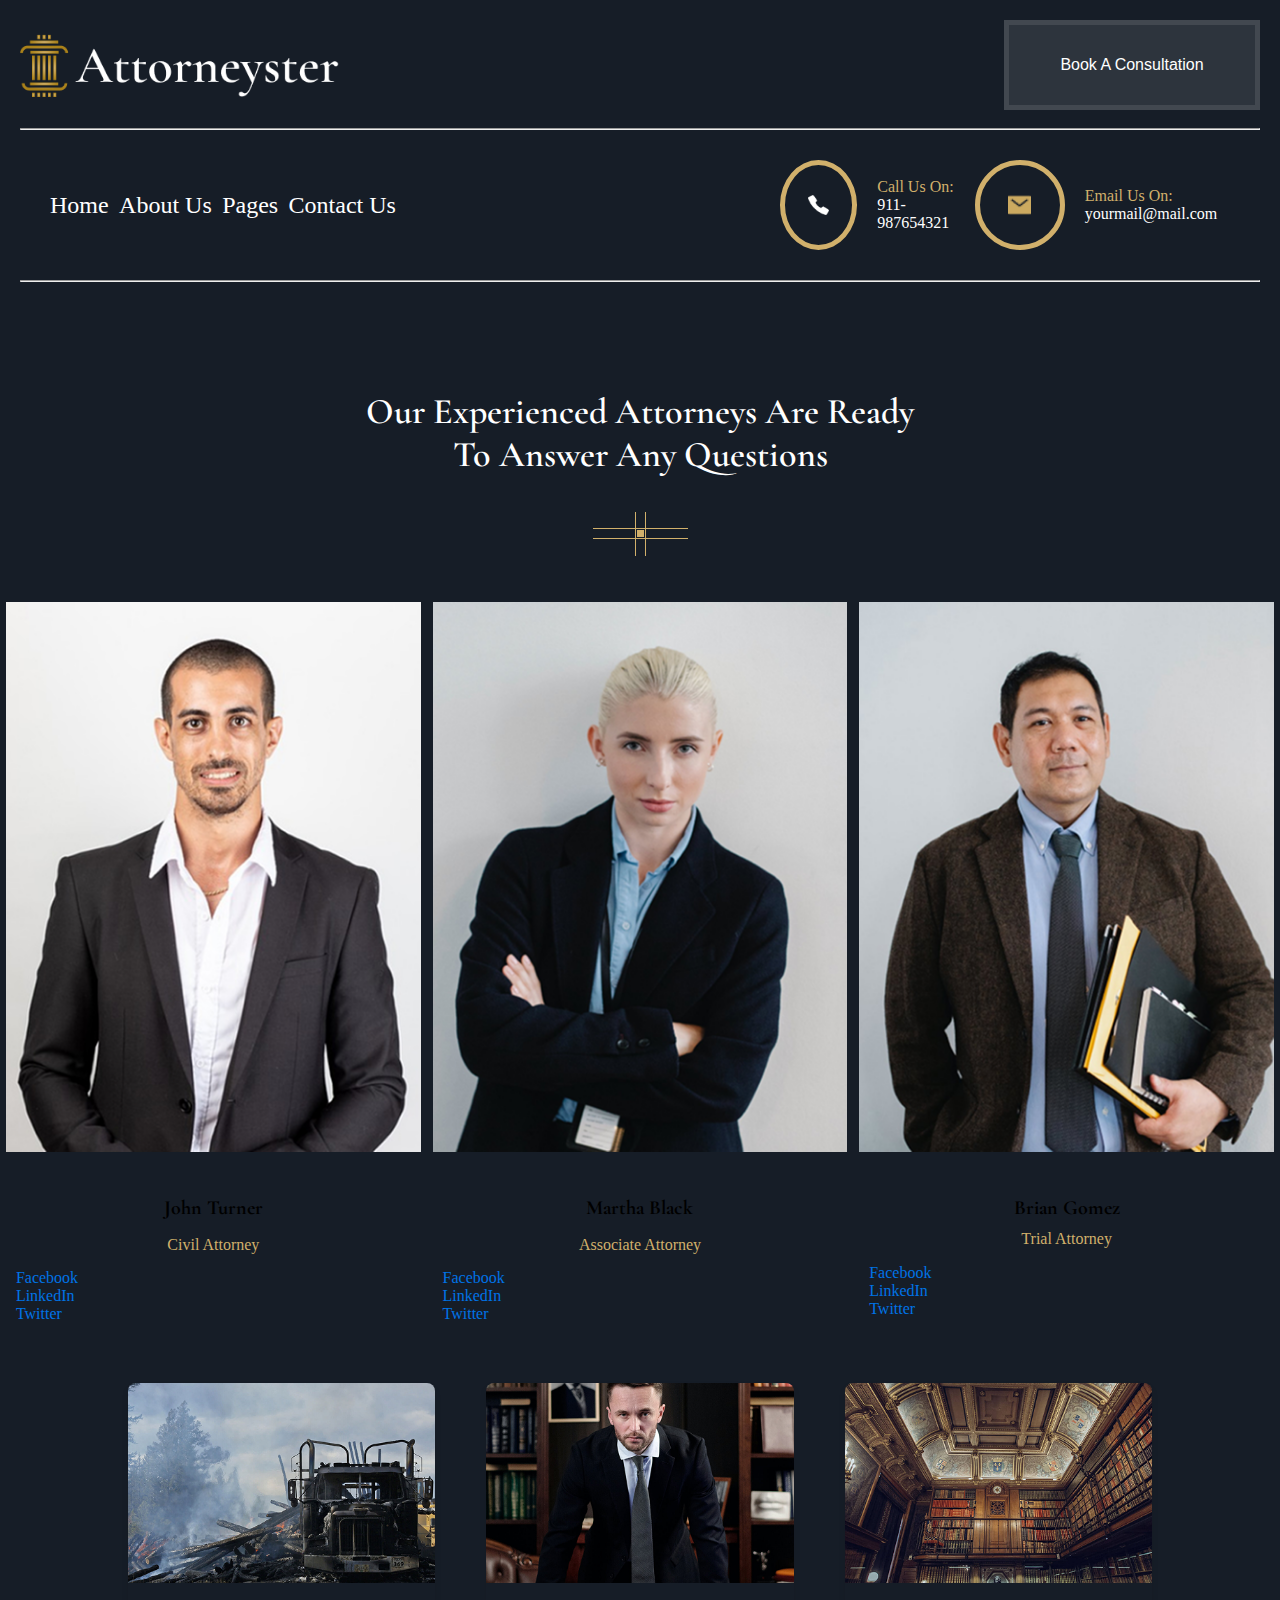
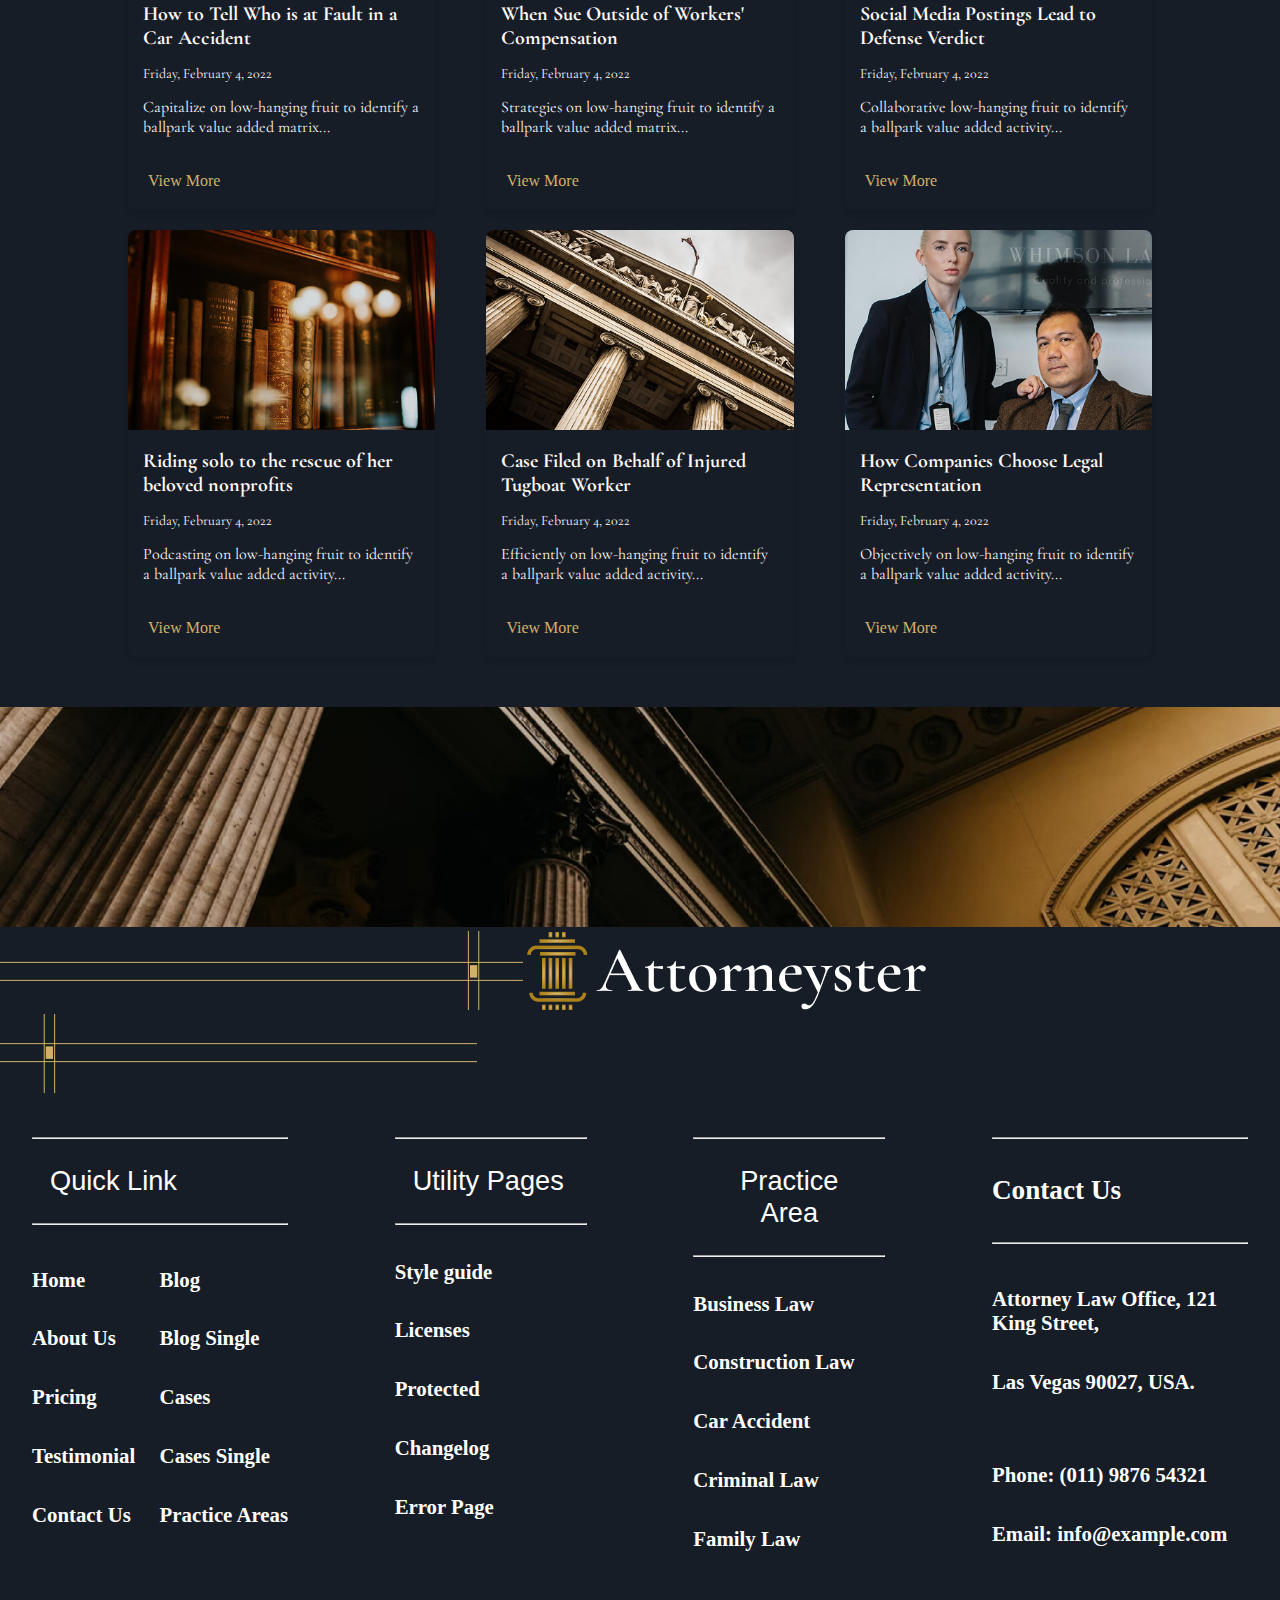
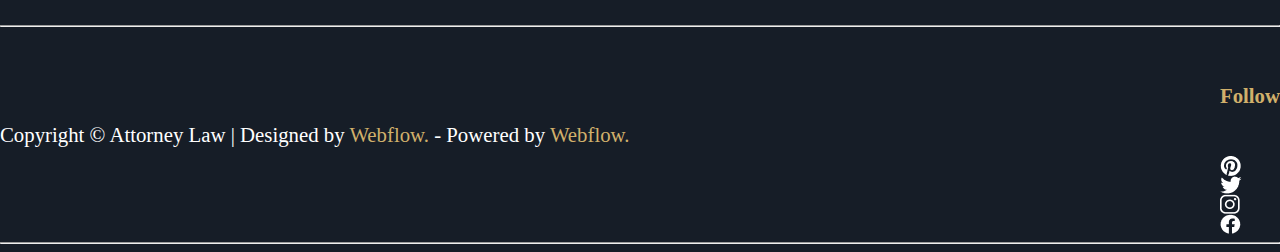
==== five_page.html @ 950be75d "init 2" ====
<!DOCTYPE html>
<html lang="en">
<head>
    <meta charset="UTF-8">
    <meta name="viewport" content="width=device-width, initial-scale=1.0">
    <link rel="stylesheet" href="/styles/five_page.css">
    <link rel="preconnect" href="https://fonts.googleapis.com">
    <link rel="preconnect" href="https://fonts.gstatic.com" crossorigin>
    <link href="https://fonts.googleapis.com/css2?family=Cormorant+Garamond:ital,wght@0,300;0,400;0,500;0,600;0,700;1,300;1,400;1,500;1,600;1,700&display=swap" rel="stylesheet">
    <title>Document</title>
</head>
<body>
    <div class="content-display">
        <header>
            <div class="header-company">
                <img class="img-logo" src="/assets/images/company_logo.png">
                <button class="header-btn">
                    Book A Consultation
                </button>
            </div>
            <hr>
            <nav class="nav-bar">
                <div class="burger-menu" id="burger-menu">
                    <span></span>
                    <span></span>
                    <span></span>
                </div>
                <ul class="nav-links" id="nav-links">
                    <div class="nav-bar-links">
                        <li><a href="/index.html">Home</a></li>
                        <li><a href="services">About Us</a></li>
                        <li><a href="about">Pages</a></li>
                        <li><a href="contact">Contact Us</a></li>
                    </div>
                    <div class="contacts">
                        <div class="contact">
                            <div class="icon">
                                <img class="contact-icon" src="/assets/images/icons/call.png">
                            </div>
                            <div class="contact-info">
                                <div class="contact-title">
                                    Call Us On:
                                </div>
                                <div class="contact-data">
                                    911-987654321
                                </div>
                            </div>
                        </div>
                        <div class="contact">
                            <div class="icon">
                                <img class="contact-icon" src="/assets/images/icons/mail.png">
                            </div>
                            <div class="contact-info">
                                <div class="contact-title">
                                    Email Us On:
                                </div>
                                <div class="contact-data">
                                    yourmail@mail.com
                                </div>
                            </div>
                        </div>
                    </div>
                </ul>
            </nav>
            <hr>
        </header>
        <section class="team-section">
            <h2>
                Our Experienced Attorneys Are Ready<br> To Answer Any Questions
                <p><img src="assets\images\IMAGE(7).png"></p>
            </h2>
            <div class="team">
                <div class="team-member">
                    <img src="assets\images\five_page\person_1.png" alt="John Turner">
                    <h3>John Turner</h3>
                    <p><span class="yellow-text">Civil Attorney</span></p>
                    <div class="social-icons">
                        <a href="#">Facebook</a>
                        <a href="#">LinkedIn</a>
                        <a href="#">Twitter</a>
                    </div>
                </div>
                <div class="team-member">
                    <img src="assets\images\five_page\person_2.png" alt="Martha Black">
                    <h3>Martha Black</h3>
                    <p><span class="yellow-text">Associate Attorney</span></p>
                    <div class="social-icons">
                        <a href="#">Facebook</a>
                        <a href="#">LinkedIn</a>
                        <a href="#">Twitter</a>
                    </div>
                </div>
                <div class="team-member">
                    <img src="assets\images\five_page\person_3.png" alt="Brian Gomez">
                    <h3>Brian Gomez</h3>
                    <span><span class="yellow-text">Trial Attorney</span></p>
                    <div class="social-icons">
                        <a href="#">Facebook</a>
                        <a href="#">LinkedIn</a>
                        <a href="#">Twitter</a>
                    </div>
                </div>
            </div>
        </section>

        

        <section class="articles-section">
            <div class="articles">
                <div class="article-item">
                    <img src="assets\images\five_page\news_1.png" alt="Article 1">
                    <h3>How to Tell Who is at Fault in a Car Accident</h3>
                    <p class="date">Friday, February 4, 2022</p>
                    <p>Capitalize on low-hanging fruit to identify a ballpark value added matrix...</p>
                    <a href="#"><span class="yellow-text">View More</span></a>
                </div>
                <div class="article-item">
                    <img src="assets\images\five_page\news_2.png" alt="Article 2">
                    <h3>When Sue Outside of Workers' Compensation</h3>
                    <p class="date">Friday, February 4, 2022</p>
                    <p>Strategies on low-hanging fruit to identify a ballpark value added matrix...</p>
                    <a href="#"><span class="yellow-text">View More</span></a>
                </div>
                <div class="article-item">
                    <img src="assets\images\five_page\news_3.png" alt="Article 3">
                    <h3>Social Media Postings Lead to Defense Verdict</h3>
                    <p class="date">Friday, February 4, 2022</p>
                    <p>Collaborative low-hanging fruit to identify a ballpark value added activity...</p>
                    <a href="#"><span class="yellow-text">View More</span></a>
                </div>
                <div class="article-item">
                    <img src="assets\images\five_page\news_4.png" alt="Article 4">
                    <h3>Riding solo to the rescue of her beloved nonprofits</h3>
                    <p class="date">Friday, February 4, 2022</p>
                    <p>Podcasting on low-hanging fruit to identify a ballpark value added activity...</p>
                    <a href="#"><span class="yellow-text">View More</span></a>
                </div>
                <div class="article-item">
                    <img src="assets\images\five_page\news_5.png" alt="Article 5">
                    <h3>Case Filed on Behalf of Injured Tugboat Worker</h3>
                    <p class="date">Friday, February 4, 2022</p>
                    <p>Efficiently on low-hanging fruit to identify a ballpark value added activity...</p>
                    <a href="#"><span class="yellow-text">View More</span></a>
                </div>
                <div class="article-item">
                    <img src="assets\images\five_page\news_6.png" alt="Article 6">
                    <h3>How Companies Choose Legal Representation</h3>
                    <p class="date">Friday, February 4, 2022</p>
                    <p>Objectively on low-hanging fruit to identify a ballpark value added activity...</p>
                    <a href="#"><span class="yellow-text">View More</span></a>
                </div>
            </div>
        </section>
        <footer>
            <img style="height: auto; width: 100vw;" src="/assets/images/foter_start_img.jpg" alt="">
            <div class>
                <div class="img-line">
                    <img class="dilimiter-footer" src="/assets/images/icons/IMAGE(19).png" alt="">
                    <img class="logo-name" src="/assets/images/icons/IMAGE(18).png" alt="">
                    <img class="dilimiter-footer" src="/assets/images/icons/IMAGE(17).png" alt="">
                </div>
                <div class="footer-content">
                    <section class="links-area-25">
                        <hr>
                        <button class="dropbtn" onclick="toggleDropdown('dropdownContent1')">
                            Quick Link
                        </button>
                        <hr>
                        <div class="list-some-column" id="dropdownContent1">
                            <div>
                                <h5>Home</h5>
                                <h5>About Us</h5>
                                <h5>Pricing</h5>
                                <h5>Testimonial</h5>
                                <h5>Contact Us</h5>
                            </div>
                            <div>
                                <h5>Blog</h5>
                                <h5>Blog Single</h5>
                                <h5>Cases</h5>
                                <h5>Cases Single</h5>
                                <h5>Practice Areas</h5>
                            </div>
                        </div>
                    </section>
            
                    <section class="links-area-15">
                        <hr>
                        <button class="dropbtn" onclick="toggleDropdown('dropdownContent2')">
                            Utility Pages
                        </button>
                        <hr>
                        <div class="list-info" id="dropdownContent2">
                            <h5>Style guide</h5>
                            <h5>Licenses</h5>
                            <h5>Protected</h5>
                            <h5>Changelog</h5>
                            <h5>Error Page</h5>
                        </div>
                    </section>
            
                    <section class="links-area-15">
                        <hr>
                        <button class="dropbtn" onclick="toggleDropdown('dropdownContent3')">
                            Practice Area
                        </button>
                        <hr>
                        <div class="list-info" id="dropdownContent3">
                            <h5>Business Law</h5>
                            <h5>Construction Law</h5>
                            <h5>Car Accident</h5>
                            <h5>Criminal Law</h5>
                            <h5>Family Law</h5>
                        </div>
                    </section>
            
                    <section class="links-area-25">
                        <hr>
                        <h4 style="color: #FFF;">Contact Us</h4>
                        <hr>
                        <div class="list-info-contact">
                            <div>
                                <h5>Attorney Law Office, 121 King Street,</h5>
                                <h5>Las Vegas 90027, USA.</h5>
                            </div>
                            <div>
                                <h5>Phone: (011) 9876 54321</h5>
                                <h5>Email: info@example.com</h5>
                            </div>
                        </div>
                    </section>
                </div>
                <hr>
                <div class="links">
                    <div class="copyright">
                        Copyright © Attorney Law | Designed by <span class="highlight">Webflow.</span> - Powered by <span class="highlight">Webflow.</span>
                    </div>
                    <div class="social-networks">
                        <h6>Follow</h6>
                        <a href="/"><img src="/assets/images/icons/IMAGE(20).png" alt=""></a>
                        <a href=""><img src="/assets/images/icons/IMAGE(21).png" alt=""></a>
                        <a href=""><img src="/assets/images/icons/IMAGE(22).png" alt=""></a>
                        <a href=""><img src="/assets/images/icons/IMAGE(23).png" alt=""></a>
                    </div>
                </div>
                <hr>
            </div>
        </footer>
    </div>
    <script src="/scripts/burger_menu.js"></script>
    <script>
        function toggleDropdown(id) {
            const dropdown = document.getElementById(id);
            dropdown.style.display = dropdown.style.display === "block" ? "none" : "block";
        }
    
        // Закрытие выпадающего списка при клике вне его
        window.onclick = function(event) {
            if (!event.target.matches('.dropbtn')) {
                const dropdowns = document.querySelectorAll('.list-some-column, .list-info');
                dropdowns.forEach(dropdown => {
                    dropdown.style.display = "none";
                });
            }
        };
    </script>
</body>
</html>
---- styles/five_page.css ----
/* @font-face {
    font-family: "Cormorant Garamond";
    src: url("assets\fonts\CormorantGaramond-Regular.ttf") format("truetype");
    font-weight: 400;
    font-style: normal;
} */

.team-section {
    text-align: center;
    margin-top: 50px;  
    margin-bottom: 10px;
    width: 100%;
}

.yellow-text
{
    color: #D1B06B;
}

h2 {
    font-family: "Cormorant Garamond";
    font-size: 36px;
    color: #ffffff;
    font-weight: 600;
}

.team {
    display: flex;
    justify-content: space-around;
    justify-items: center;
    flex-wrap: wrap;
}

.team-member img {
    width: 100%;
    max-width: 550px;
    height: 550px;
    object-fit: cover;
    margin-bottom: 20px;
}

.team-member h3 {
    font-family: "Cormorant Garamond";
    font-size: 20px;
    margin-bottom: 10px;
}

.team-member p {
    font-size: 16px;
    color: #555;
    margin-bottom: 15px;
}

.social-icons {
    margin-top: 10px;
}

.social-icons a {
    text-decoration: none;
    color: #0073e6;
    margin: 0 10px;
    font-size: 16px;
}

/* Адаптивность для мобильных устройств */
@media (max-width: 768px) {
    .team {
        flex-direction: column;
        align-items: center;
    }

    .team-member {
        width: 80%;  /* Ширина каждого члена команды на мобильных */
        margin-bottom: 30px;  /* Увеличиваем отступы между карточками */
    }

    h2 {
        font-size: 24px;  /* Уменьшаем размер заголовка на мобильных */
        margin-bottom: 15px; /* Добавляем отступы */
    }

    /* Уменьшаем отступы и размеры для изображения и текста */
    .team-member img {
        max-width: 200px;  /* Ограничиваем размер изображения */
        height: 200px;
    }

    .team-member h3 {
        font-size: 16px;  /* Уменьшаем размер шрифта для имени */
    }

    .team-member p {
        font-size: 14px;  /* Уменьшаем размер шрифта для должности */
    }
}

/* Новая секция для статей */
.articles-section {
    padding: 50px 10%;
    text-align: center;
    background-color: #161D27;
}

.articles-section h2 {
    font-family: "Cormorant Garamond";
    font-size: 36px;
    color: #333;
    font-weight: 600;
    margin-bottom: 40px;
}

.articles {
    display: flex;
    justify-content: space-between;
    gap: 20px;
    flex-wrap: wrap;
}

.article-item {
    border-radius: 8px;
    width: 30%;
    box-shadow: 0 4px 6px rgba(0, 0, 0, 0.1);
    text-align: left;
    overflow: hidden;
    transition: transform 0.3s ease-in-out;
}

.article-item:hover {
    transform: translateY(-10px);
}

.article-item img {
    width: 100%;
    height: 200px;
    object-fit: cover;
}

.article-item h3 {
    font-family: "Cormorant Garamond";
    font-size: 20px;
    color: #fef9f9;
    margin: 15px;
}

.article-item .date {
    font-family: "Cormorant Garamond";
    font-size: 14px;
    color: #fef9f9;
    margin: 0 15px;
}

.article-item p {
    font-family: "Cormorant Garamond";
    font-size: 16px;
    color: #fef9f9;
    margin: 15px;
}   

.article-item a {
    display: inline-block;
    margin: 20px;
    font-size: 16px;
    color: #0073e6;
    text-decoration: none;
}

.article-item a:hover {
    text-decoration: underline;
}

@media (max-width: 768px) {
    .articles {
        flex-direction: column;
        align-items: center;
    }

    .article-item {
        width: 80%;
        margin-bottom: 20px;
    }
}

@media screen and (min-width: 769px) {
    html, body {
        margin: 0;
        padding: 0;
        height: 100%;
        background-color: #161D27;
    }

    /* hr{
        width: 22vw;
        color: goldenrod; 
        flex-wrap: nowrap;
    } */

    h4{
        color: #FFFFFF;
        font-size: 1.7em;
    }

    h5{
        color: #FFFFFF;
        font-size: 1.3em;
    }

    h6{
        color: #D1B06B;
        font-size: 1.3em;
    }

    a{
        display: flex;
        align-items: center;
        text-decoration: none;
        color: #FFFFFF;
    }

    ul{
        width: 30vw;
        display: flex;
        list-style-type: none;
        margin: 0;
        padding: 0;
        flex-direction: row;
        justify-content: space-between;
        align-items: center;
    }

    img{
        height: 60%;
        width: auto;
    }

    header {
        position: relative;
        z-index: 10; 
        padding: 20px; 
    }

    .header-company{
        display: flex;
        align-items: center;
        justify-content: space-between;
        margin-bottom: 2vh;
    }

    .img-logo{
        height: 7vh;
        width: auto;
    }

    .header-btn{
        height: 10vh;
        width: 20vw;
        color: #FFFFFF;
        background-color: #FFFFFF1A;
        border: 5px solid #FFFFFF1A;
        font-size: 1em;
    }

    .nav-bar{
        display: flex;
        justify-content: space-between;
        margin: 30px;
    }

    .nav-bar-links{
        display: flex;
        justify-content: space-between;
        width: 100%;
    }

    .nav-bar-links li a{
        font-size: 1.5em;
    }

    .nav-links{
        display: flex;
        justify-content: space-between;
        width: 100%;
        
    }

    .contacts{
        display: flex;
        justify-content: space-between;
        align-items: center;
        margin-left: 30vw;
    }

    .contact{
        display: flex;
        flex-direction: row;
        align-items: center;
        margin-right: 1vw;
    }

    .icon{
        display: flex;
        align-items: center;
        justify-content: center;
        height: 80px;
        width: 80px;
        border-radius: 50%;
        border: 5px solid;
        border-color: #D1B06B;
        margin-right: 20px;
    }

    .contact-info{
        display: flex;
        justify-content: space-between;
        flex-direction: column;
    }

    .contact-title{
        font-size: 1em;
        color: #D1B06B;

    }

    .contact-data{
        color: #FFFFFF;
        font-size: 1em;
    }

    .contact-icon{
        height: 2.3vh;
        width: auto;
    }

    .content-display{
        display: flex;
        flex-direction: column;
    }



    .custom-image{
        width: 5%;
        height: auto;
    }

    .container{
        width: 90vw;
        height: 100%;
        margin: 2vh 3vw;
        display: flex;
        flex-direction: column;
    }

    .text-area{
        display: flex;
        flex: 30%;
        justify-content: space-between;
        margin-top: 5vh;
    }

    .title{
        flex: 50%;
        margin-top: 1vh;
        font-size: 45px;
        color:#ffffff;
    }


    .description{
        margin-top: 4vh;
        flex: 50%;
        font-size: 20px;
        color:#ffffff;
    }

    .cards{
        display: flex;
        flex: 70%;
        flex-wrap: wrap;
        margin-bottom: 10vh;
        justify-content: center;
    }

    .card{
        display: flex;
        margin: 1vh;
        background-color: #1F2732;
        width: 25vw;
        height: 30vh;
        flex-direction: column;
        padding-bottom: 3vh;
    }

    .info-area{
        display: flex;
        flex: 60%;
        justify-content: center;
        flex-wrap: wrap;
    }

    .action-area{
        display: flex;
        flex: 40%;
        justify-content: space-between;
        padding: 1.5vw;
    }

    .card-title{
        margin-top: 2vh;
        color: #ffffff;
        font-size: 35px;
    }

    .title-desc{
        margin: 1.5vw;
        color: #ffffff;
        font-size: 20px;
    }

    .btn{
        color: #ffffff;
        width: 9vw;
        height: 4vh;
        background-color: #161D27;
        border-color: #161D27;
    }

    .footer-content{
        display: flex;
        flex-direction: row;
        flex-wrap: nowrap;
        justify-content: space-between;
        padding: 2.5vw
    }

    .links-area-25{
        width: 20vw;
    }

    .links-area-15{
        width: 15vw;
    }

    .list-some-column{
        display: flex;
        justify-content: space-between;
    }

    .list-info-contact{
        display: flex;
        flex-direction: column;
        justify-content: space-between;
    }

    .links{
        display: flex;
        justify-content: space-between;
        align-items: center;
    }

    .copyright{
        color: #ffffff;
        font-size: 1.3em;
    }

    .highlight{
        color: #D1B06B;
    }

    .dropbtn{
        padding: 0;
        margin: 2vh;
        border: none;
        background-color: #161D27;
        color: #FFFFFF;
        font-size: 1.7em;
        cursor: not-allowed;
    }
}

@media screen and (max-width: 768px) {
    html, body {
        margin: 0;
        padding: 0;
        height: 100%;
        width: 100vw;
        background-color: #161D27;
    }

    ul{
        display: none;
    }

    hr{
        margin-bottom: 1vh;
        margin-top: 1vh;
    }

    header{
        background-color: #161D27;
        position: fixed;
        top: 0;
        width: 100%;
    }

    .burger-menu {
        display: flex;
        flex-direction: column;
        cursor: pointer;
        width: 40px;
        height: 30px;
        margin: 20px;
        z-index: 10;
    }

    .nav-links {
        display: none;
        flex-direction: column;
        text-align: center;
    }
    
    .nav-links.active {
        display: flex;
    }

    .nav-links li{
        display: flex;
        justify-content: left;
        list-style-type: none;
        margin-bottom: 1.3vh;
    }

    .nav-links li a{
        font-size: 2em;
        color:#ffffff; 
        text-decoration: none;
    }

    .contact{
        display: flex;
        margin-top: 2vh;
    }

    .icon{
        display: flex;
        align-items: center;
        justify-content: center;
        height: 60px;
        width: 60px;
        border-radius: 50%;
        border: 3px solid;
        border-color: #D1B06B;
        margin-right: 20px;
    }

    .contact-icon{
        height: 2vh;
        width: auto;
    }

    .contacts{
        display: flex;
        flex-direction: column;
        justify-content: space-around;
        margin-top: 1vh;
    }

    .contact-info{
        display: flex;
        flex-direction: column;
        justify-content: center;
        align-items: flex-start;
        color: #FFFFFF;
        font-size: 1.3em;
    }

    .burger-menu span {
        display: block;
        height: 4px;
        width: 100%;
        background-color: #333;
        margin: 4px 0;
        transition: all 0.3s ease;
    }

    .header-company{
        margin-top: 5vh;
        display: flex;
        flex-direction: column;
        align-items: center;
    }

    .img-logo{
        margin-bottom: 2vh;
        width: 70vw;
        height: auto;
    }

    .header-btn{
        height: 5vh;
        width: 50vw;
        color: #FFFFFF;
        background-color: #FFFFFF1A;
        border: 5px solid #FFFFFF1A;
        font-size: 1em;
        margin-bottom: 2vh;
    }

    .footer-content {
        padding: 4vw; 
    }
    
    .links-area-25, .links-area-15 {
        margin-bottom: 3vh;
    }
    
    .dropbtn {
        background-color:#3B434E;
        color: white;
        padding: 10px;
        font-size: 1.2em;
        border: none; 
        cursor: pointer;
        width: 100%;
        text-align: left;
    }
    
    .list-some-column,
    .list-info {
        display: none;
        padding: 0.5vh;
        margin-top: 5px;
    }
    
    .list-some-column h5,
    .list-info h5 {
        font-size: 1em;
        margin: 1.3vh 0;
        color:#FFFFFF;
        cursor: pointer;
    }
    
    .list-info-contact {
        color:#FFFFFF;
        margin-top: 0.5vh;
    }
    
    .social-networks {
        display: flex;
        align-items: center;
    }
    
    .social-networks h6 {
        color:#FFFFFF;
        margin-right: 1vh; 
    }
    
    .social-networks a {
        margin-right: 10px;
    }
    
    .social-networks img {
        width: 24px; 
        height: 24px;
    }
    
    .copyright {
        color: #FFFFFF;
        margin-top: 10px;
    }
    
    .highlight {
        color:#D1B06B;
    }

    .dilimiter-footer{
        display: none;
    }

    .logo-name{
        height: auto;
        width: 60vw;
    }

    .img-line{
        margin-top: 3vh;
        margin-bottom: 3vh;
        display: flex;
        justify-content: center;
    }
}
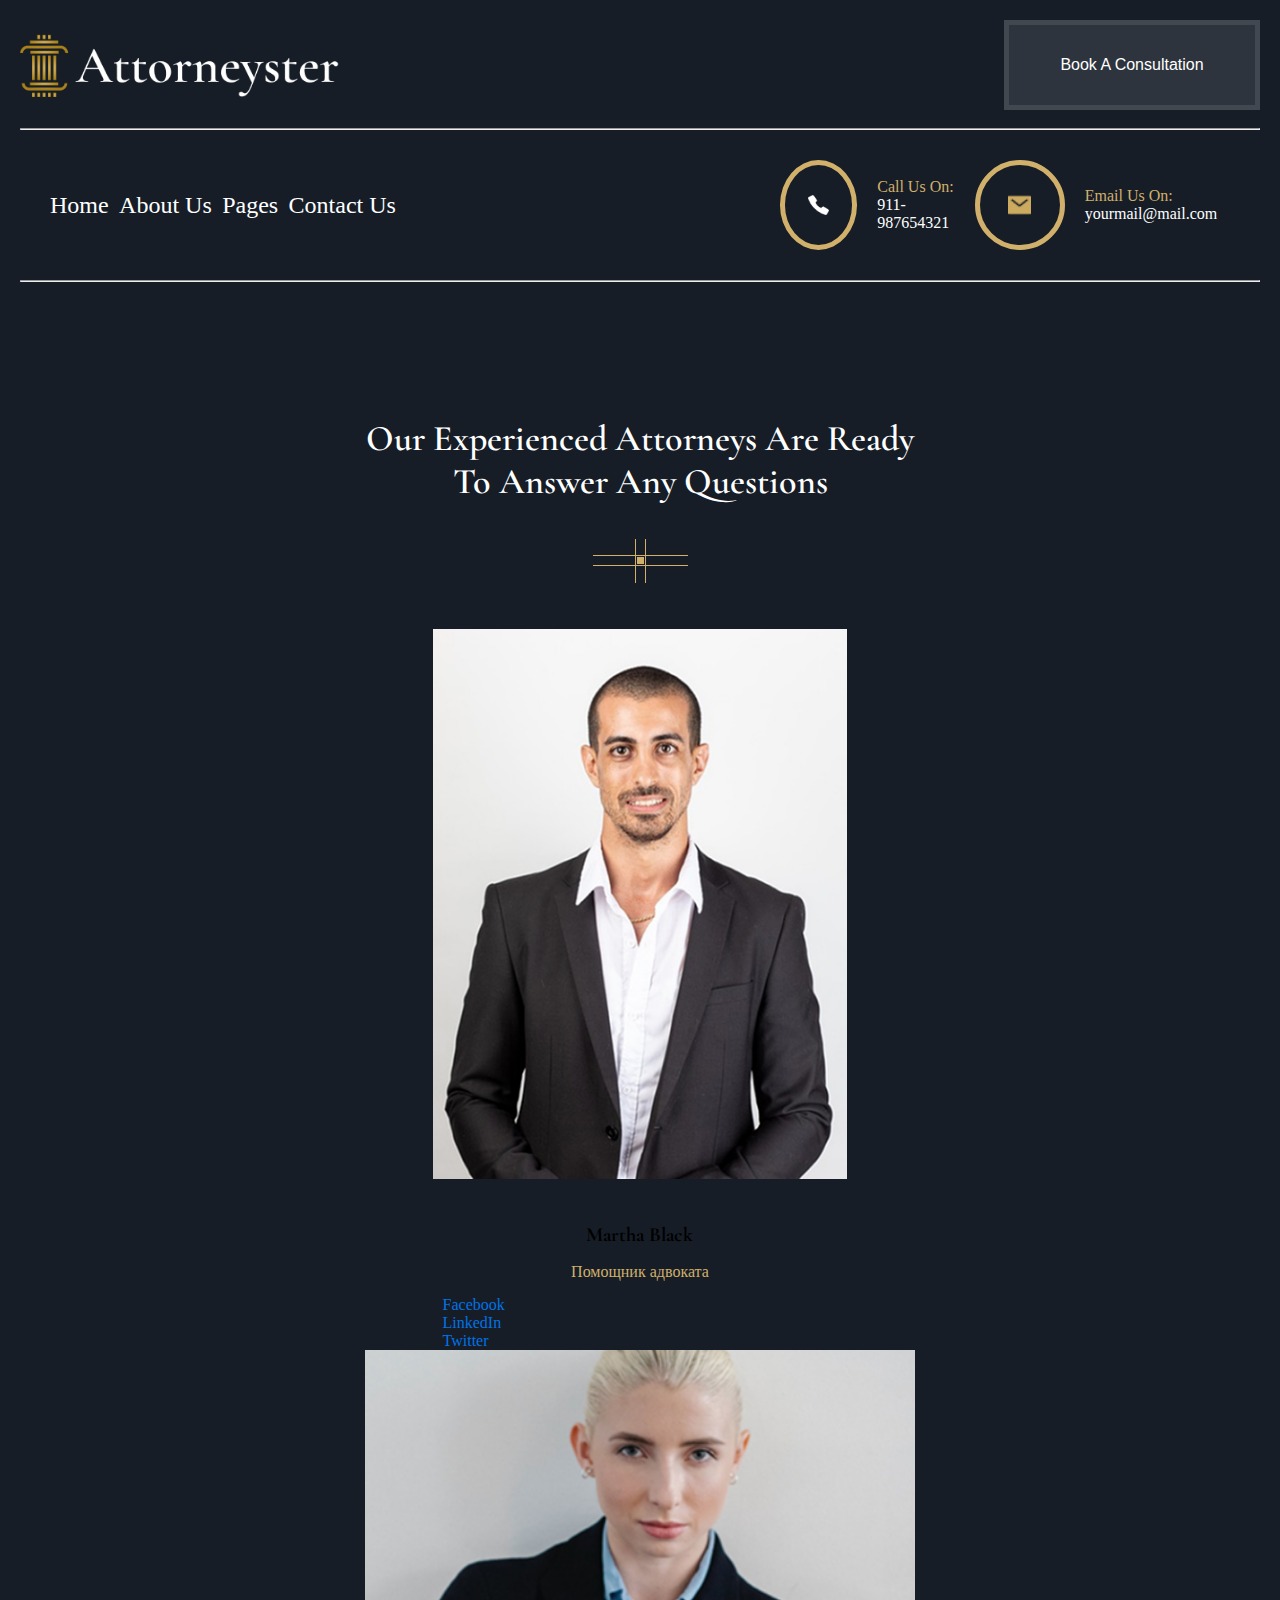
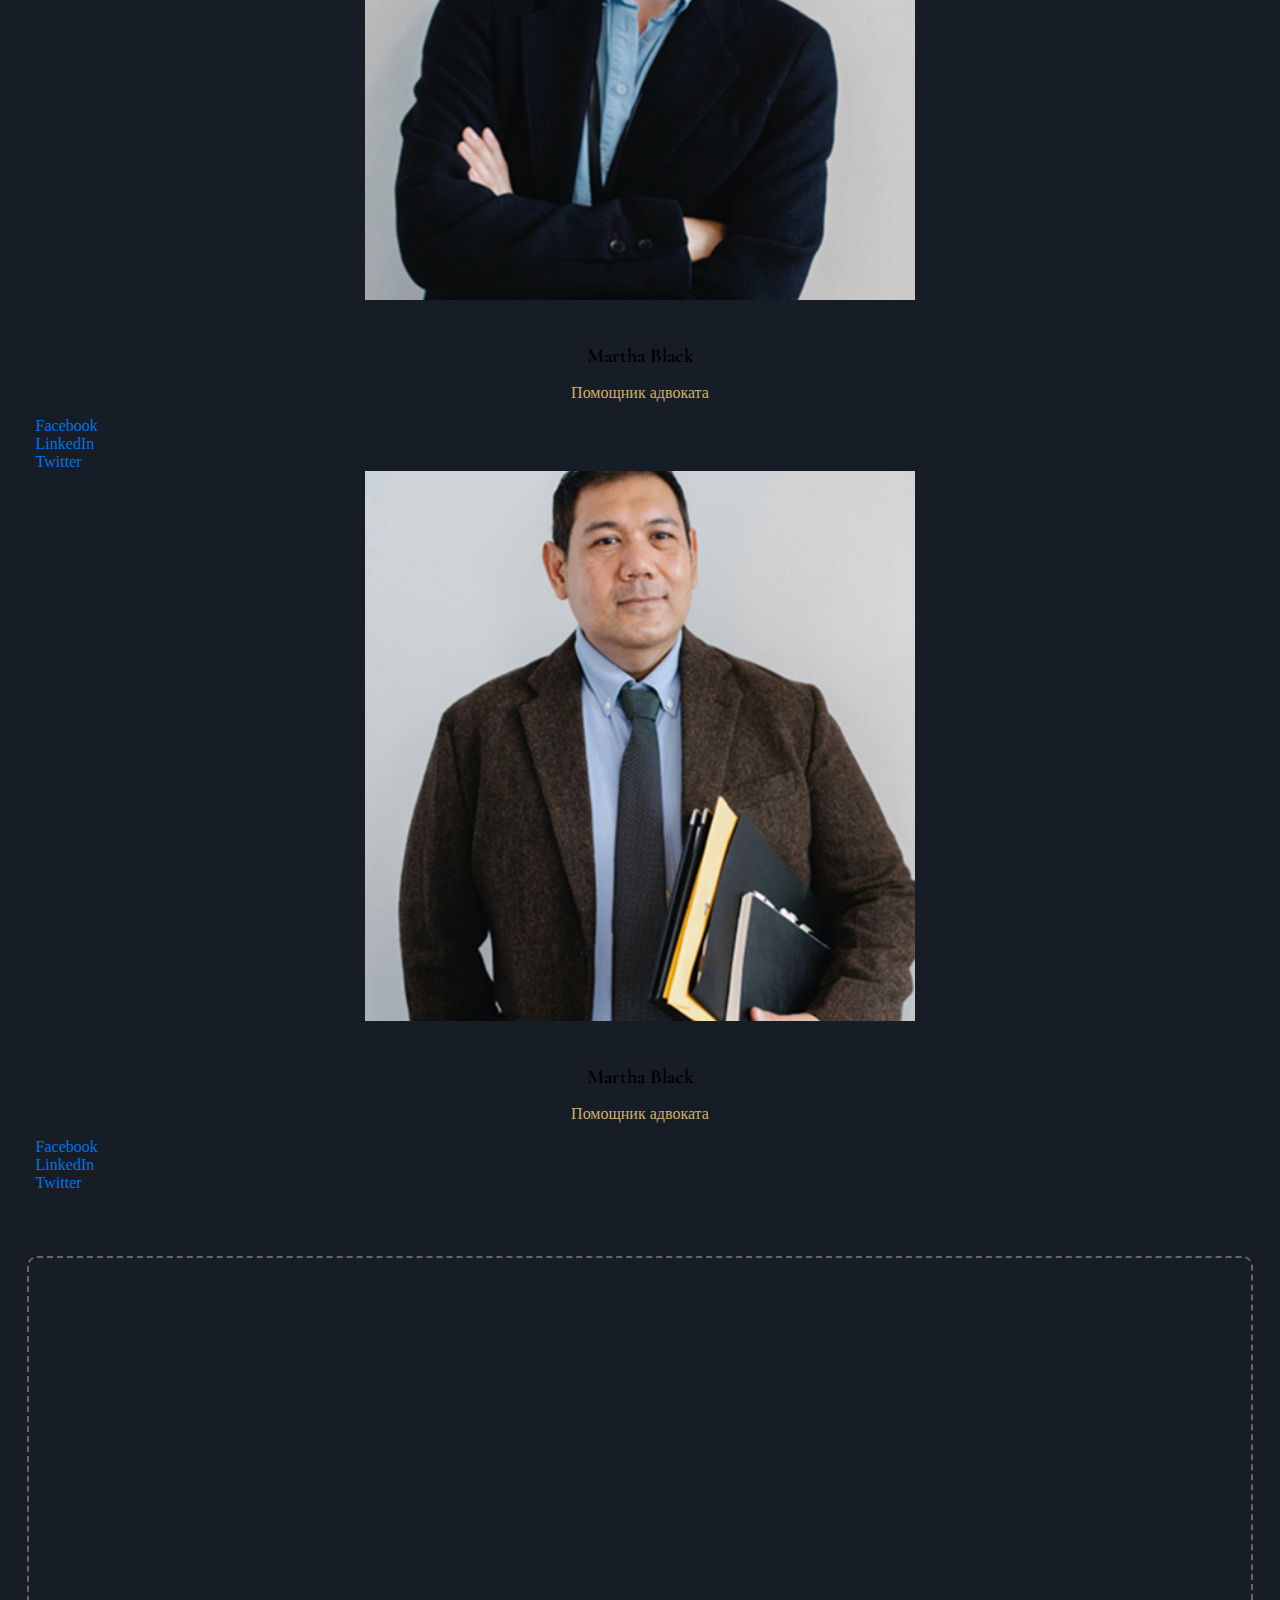
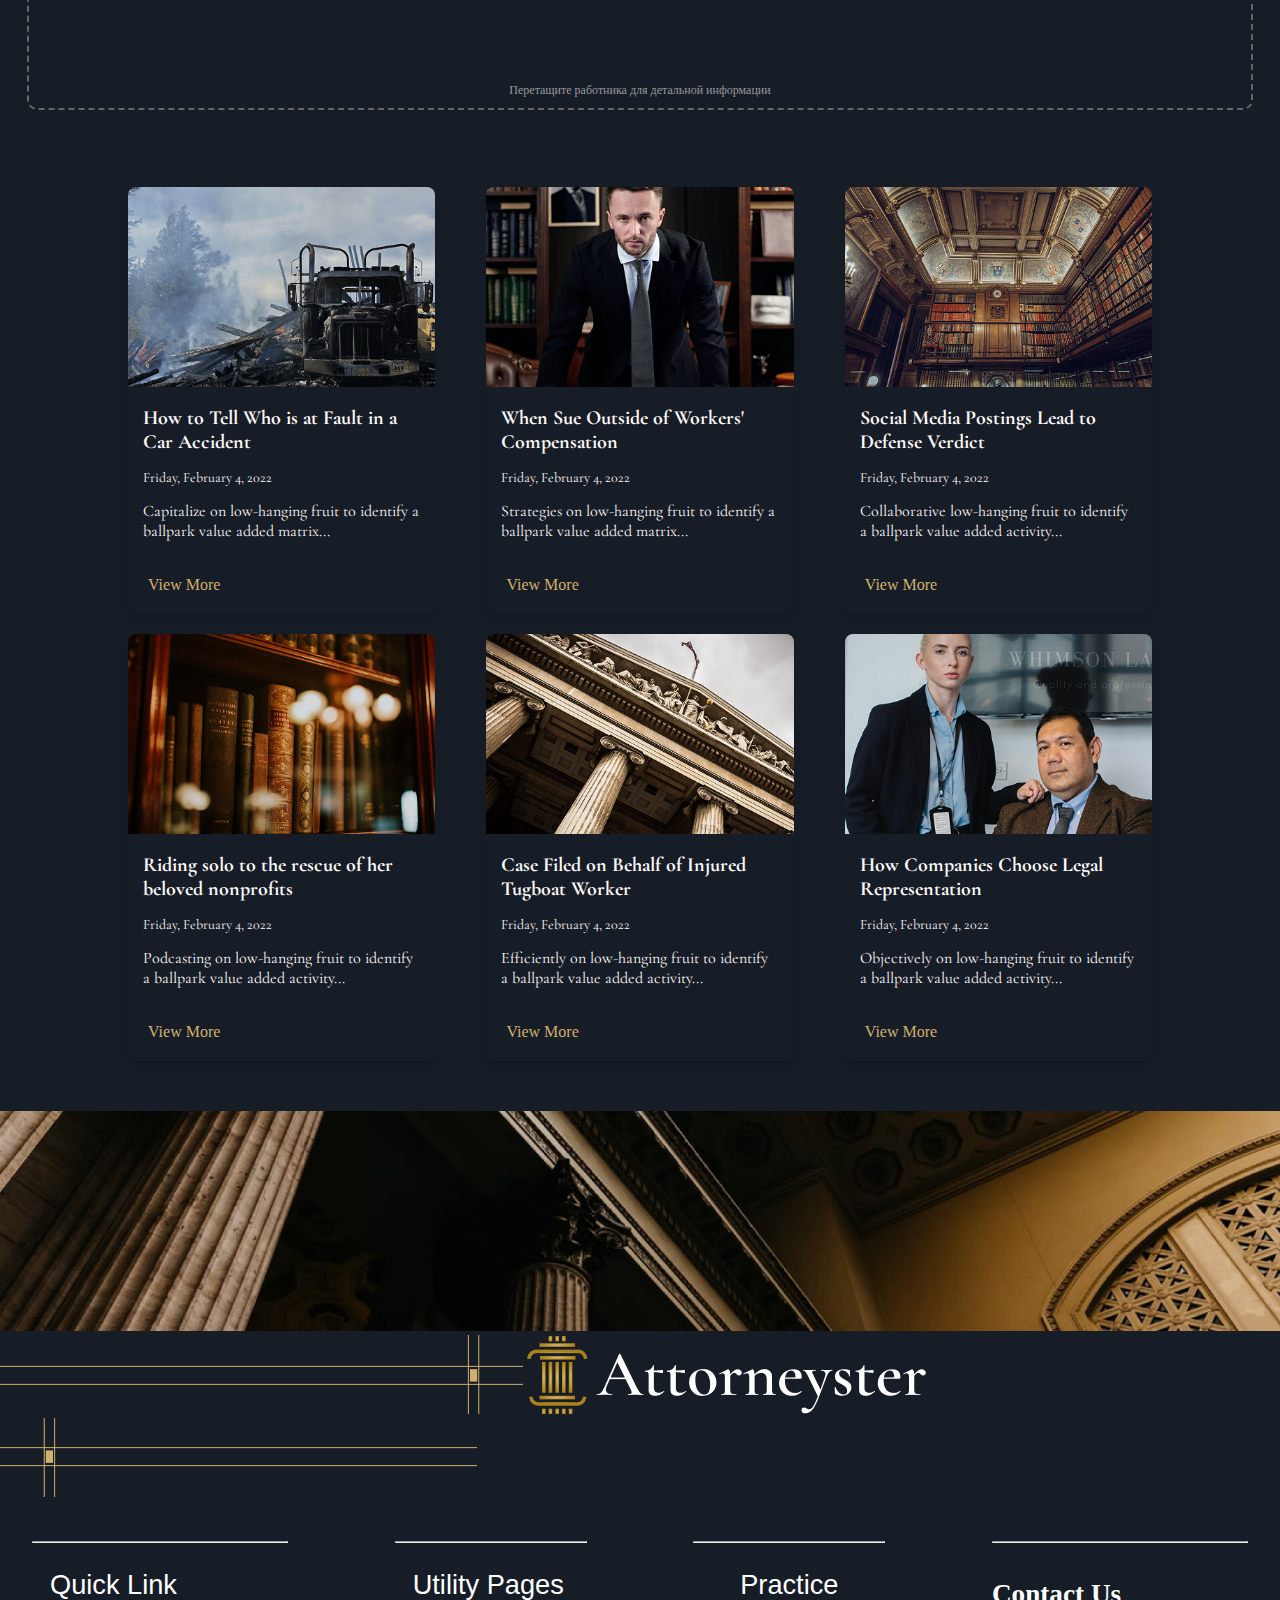
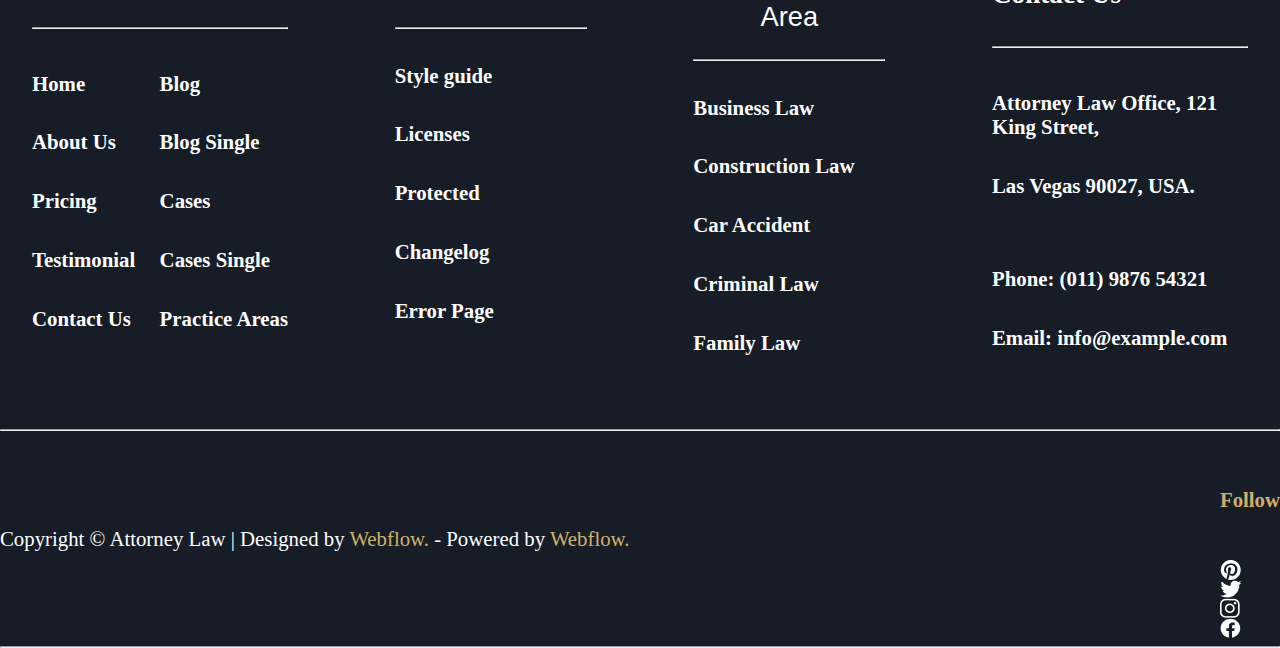
==== commit 517b243a: "add functionality" ====
--- a/five_page.html
+++ b/five_page.html
@@ -64,47 +64,141 @@
             </nav>
             <hr>
         </header>
-        <section class="team-section">
-            <h2>
-                Our Experienced Attorneys Are Ready<br> To Answer Any Questions
-                <p><img src="assets\images\IMAGE(7).png"></p>
-            </h2>
-            <div class="team">
-                <div class="team-member">
-                    <img src="assets\images\five_page\person_1.png" alt="John Turner">
-                    <h3>John Turner</h3>
-                    <p><span class="yellow-text">Civil Attorney</span></p>
-                    <div class="social-icons">
-                        <a href="#">Facebook</a>
-                        <a href="#">LinkedIn</a>
-                        <a href="#">Twitter</a>
-                    </div>
-                </div>
-                <div class="team-member">
-                    <img src="assets\images\five_page\person_2.png" alt="Martha Black">
-                    <h3>Martha Black</h3>
-                    <p><span class="yellow-text">Associate Attorney</span></p>
-                    <div class="social-icons">
-                        <a href="#">Facebook</a>
-                        <a href="#">LinkedIn</a>
-                        <a href="#">Twitter</a>
-                    </div>
-                </div>
-                <div class="team-member">
-                    <img src="assets\images\five_page\person_3.png" alt="Brian Gomez">
-                    <h3>Brian Gomez</h3>
-                    <span><span class="yellow-text">Trial Attorney</span></p>
-                    <div class="social-icons">
-                        <a href="#">Facebook</a>
-                        <a href="#">LinkedIn</a>
-                        <a href="#">Twitter</a>
-                    </div>
-                </div>
-            </div>
-        </section>
-
-        
-
+        <div class="drag_and_drop_zone">
+            <section class="team-section">
+                <h2>
+                    Our Experienced Attorneys Are Ready<br> To Answer Any Questions
+                    <p><img src="assets\images\IMAGE(7).png"></p>
+                </h2>
+                <div class="team">
+                    <div class="draggable" draggable="true" id="item1">
+                        <div class="team-member">
+                            <img src="assets\images\five_page\person_1.png" alt="John Turner">
+                            <div class="inf-member">
+                                <h3>Martha Black</h3>
+                                <div class="signature">
+                                    Должность
+                                </div>
+                                <p><span class="yellow-text">Помощник адвоката</span></p>
+                                <div class="signature">
+                                    Стаж работы по специальности
+                                </div>
+                                <div class="inf-drag-drop">
+                                    13 лет
+                                </div>
+                                <div class="signature">
+                                    Образование
+                                </div>
+                                <div class="inf-drag-drop">
+                                    БГУ
+                                </div>
+                                <div class="signature">
+                                    Награды, премии
+                                </div>
+                                <div class="inf-drag-drop">
+                                    Премия имени Анатолия Лебедева
+                                </div>
+                            </div>
+                            <div class="social-icons">
+                                <div class="inf-drag-drop-title">Свяжись со мной</div>
+                                <div class="signature">Номер телефона</div>
+                                <div class="inf-drag-drop">+375296438054</div>
+                                <div class="signature">Электронная почта</div>
+                                <div class="inf-drag-drop">advokat_sergo@gmail.com</div>
+                                <div class="signature">Социальные сети</div>
+                                <a href="#">Facebook</a>
+                                <a href="#">LinkedIn</a>
+                                <a href="#">Twitter</a>
+                            </div>
+                            </div>
+                        </div>
+                    </div>
+                    <div class="draggable" draggable="true" id="item1">
+                        <div class="team-member">
+                            <img src="assets\images\five_page\person_2.png" alt="Martha Black">
+                            <div class="inf-member">
+                                <h3>Martha Black</h3>
+                                <div class="signature">
+                                    Должность
+                                </div>
+                                <p><span class="yellow-text">Помощник адвоката</span></p>
+                                <div class="signature">
+                                    Стаж работы по специальности
+                                </div>
+                                <div class="inf-drag-drop">
+                                    13 лет
+                                </div>
+                                <div class="signature">
+                                    Образование
+                                </div>
+                                <div class="inf-drag-drop">
+                                    БГУ
+                                </div>
+                                <div class="signature">
+                                    Награды, премии
+                                </div>
+                                <div class="inf-drag-drop">
+                                    Премия имени Анатолия Лебедева
+                                </div>
+                            </div>
+                            <div class="social-icons">
+                                <div class="inf-drag-drop-title">Свяжись со мной</div>
+                                <div class="signature">Номер телефона</div>
+                                <div class="inf-drag-drop">+375296438054</div>
+                                <div class="signature">Электронная почта</div>
+                                <div class="inf-drag-drop">advokat_sergo@gmail.com</div>
+                                <div class="signature">Социальные сети</div>
+                                <a href="#">Facebook</a>
+                                <a href="#">LinkedIn</a>
+                                <a href="#">Twitter</a>
+                            </div>
+                        </div>
+                    </div>
+                    <div class="draggable" draggable="true" id="item1">
+                        <div class="team-member">
+                            <img src="assets\images\five_page\person_3.png" alt="Brian Gomez">
+                            <div class="inf-member">
+                                <h3>Martha Black</h3>
+                                <div class="signature">
+                                    Должность
+                                </div>
+                                <p><span class="yellow-text">Помощник адвоката</span></p>
+                                <div class="signature">
+                                    Стаж работы по специальности
+                                </div>
+                                <div class="inf-drag-drop">
+                                    13 лет
+                                </div>
+                                <div class="signature">
+                                    Образование
+                                </div>
+                                <div class="inf-drag-drop">
+                                    БГУ
+                                </div>
+                                <div class="signature">
+                                    Награды, премии
+                                </div>
+                                <div class="inf-drag-drop">
+                                    Премия имени Анатолия Лебедева
+                                </div>
+                            </div>
+                            <div class="social-icons">
+                                <div class="inf-drag-drop-title">Свяжись со мной</div>
+                                <div class="signature">Номер телефона</div>
+                                <div class="inf-drag-drop">+375296438054</div>
+                                <div class="signature">Электронная почта</div>
+                                <div class="inf-drag-drop">advokat_sergo@gmail.com</div>
+                                <div class="signature">Социальные сети</div>
+                                <a href="#">Facebook</a>
+                                <a href="#">LinkedIn</a>
+                                <a href="#">Twitter</a>
+                            </div>
+                        </div>
+                    </div>
+                </div>
+            </section>
+            <div class="dropzone"></div>
+        </div>
         <section class="articles-section">
             <div class="articles">
                 <div class="article-item">
@@ -247,7 +341,8 @@
             </div>
         </footer>
     </div>
-    <script src="/scripts/burger_menu.js"></script>
+    <script src="./scripts/drag_and_drop.js"></script>
+    <script src="./scripts/burger_menu.js"></script>
     <script>
         function toggleDropdown(id) {
             const dropdown = document.getElementById(id);
--- a/styles/five_page.css
+++ b/styles/five_page.css
@@ -5,11 +5,144 @@
     font-style: normal;
 } */
 
+.drag_and_drop_zone{
+    display: flex;
+    flex-direction: column;
+    justify-content: center;
+    align-items: center;
+    padding: 3vh 2vw;
+}
+
+.dropzone {
+    display: flex;
+    justify-content: center;
+    align-items: center;
+    border: 2px dashed #666;
+    height: 50vh;
+    background: #161D27;
+    border-radius: 10px;
+    position: relative;
+    margin: 3vh;
+}
+
+.dropzone::after {
+    content: "Перетащите работника для детальной информации";
+    position: absolute;
+    bottom: 10px;
+    left: 50%;
+    transform: translateX(-50%);
+    color: #999;
+    font-size: 12px;
+}
+
+.draggable {
+    cursor: move;
+    transition: transform 0.2s;
+}
+
+.draggable:hover {
+    transform: translateY(-2px);
+}
+
 .team-section {
     text-align: center;
     margin-top: 50px;  
     margin-bottom: 10px;
     width: 100%;
+}
+
+.dropzone .draggable{
+    width: 80vw;
+    height: 40vh;
+    display: flex;
+    justify-content: space-around;
+    align-items: center;
+}
+
+.dropzone .draggable .team-member{
+    width: 80vw;
+    height: 60vh;
+    display: flex;
+    justify-content: space-around;
+    align-items: center;
+}
+
+.dropzone .draggable .team-member img{
+    height: 40vh;
+    width: auto;
+}
+
+.dropzone .draggable .team-member .inf-member{
+    display: flex;
+    justify-content: center;
+    align-items: self-start;
+    flex-direction: column;
+}
+
+.dropzone .draggable .team-member .inf-member .signature{
+    display: flex;
+    color:rgb(63, 62, 62);
+    margin: 1vh 0;
+}
+
+.dropzone .draggable .team-member .inf-member .inf-drag-drop{
+    display: flex;
+    color:#FFFFFF;
+}
+
+.dropzone .draggable .team-member .inf-member h3{
+    color:#FFFFFF;
+    font-size: 2rem;
+    margin: 0;
+}
+
+.dropzone .draggable .team-member .inf-member p{
+    margin: 0;
+}
+
+.dropzone .draggable .team-member .inf-member p span{
+    color:rgb(255, 255, 255);
+}
+
+.dropzone .draggable .team-member .social-icons{
+    margin: 0;
+}
+
+.dropzone .draggable .team-member .social-icons .inf-drag-drop-title{
+    display: flex;
+    font-size: 2rem;
+    color: #ffffff;
+}
+
+.dropzone .draggable .team-member .social-icons .signature{
+    display: flex;
+    color:rgb(63, 62, 62);
+    margin: 1vh 0;
+}
+
+.dropzone .draggable .team-member .social-icons .inf-drag-drop{
+    display: flex;
+    color:#FFFFFF;
+}
+
+.dropzone .draggable .team-member .social-icons a{
+    display: flex;
+    justify-content: start;
+    margin: 0;
+    color:#FFFFFF;
+    margin: 1vh 0;
+}
+
+.inf-drag-drop{
+    display: none;
+}
+
+.signature{
+    display: none;
+}
+
+.inf-drag-drop-title{
+    display: none;
 }
 
 .yellow-text
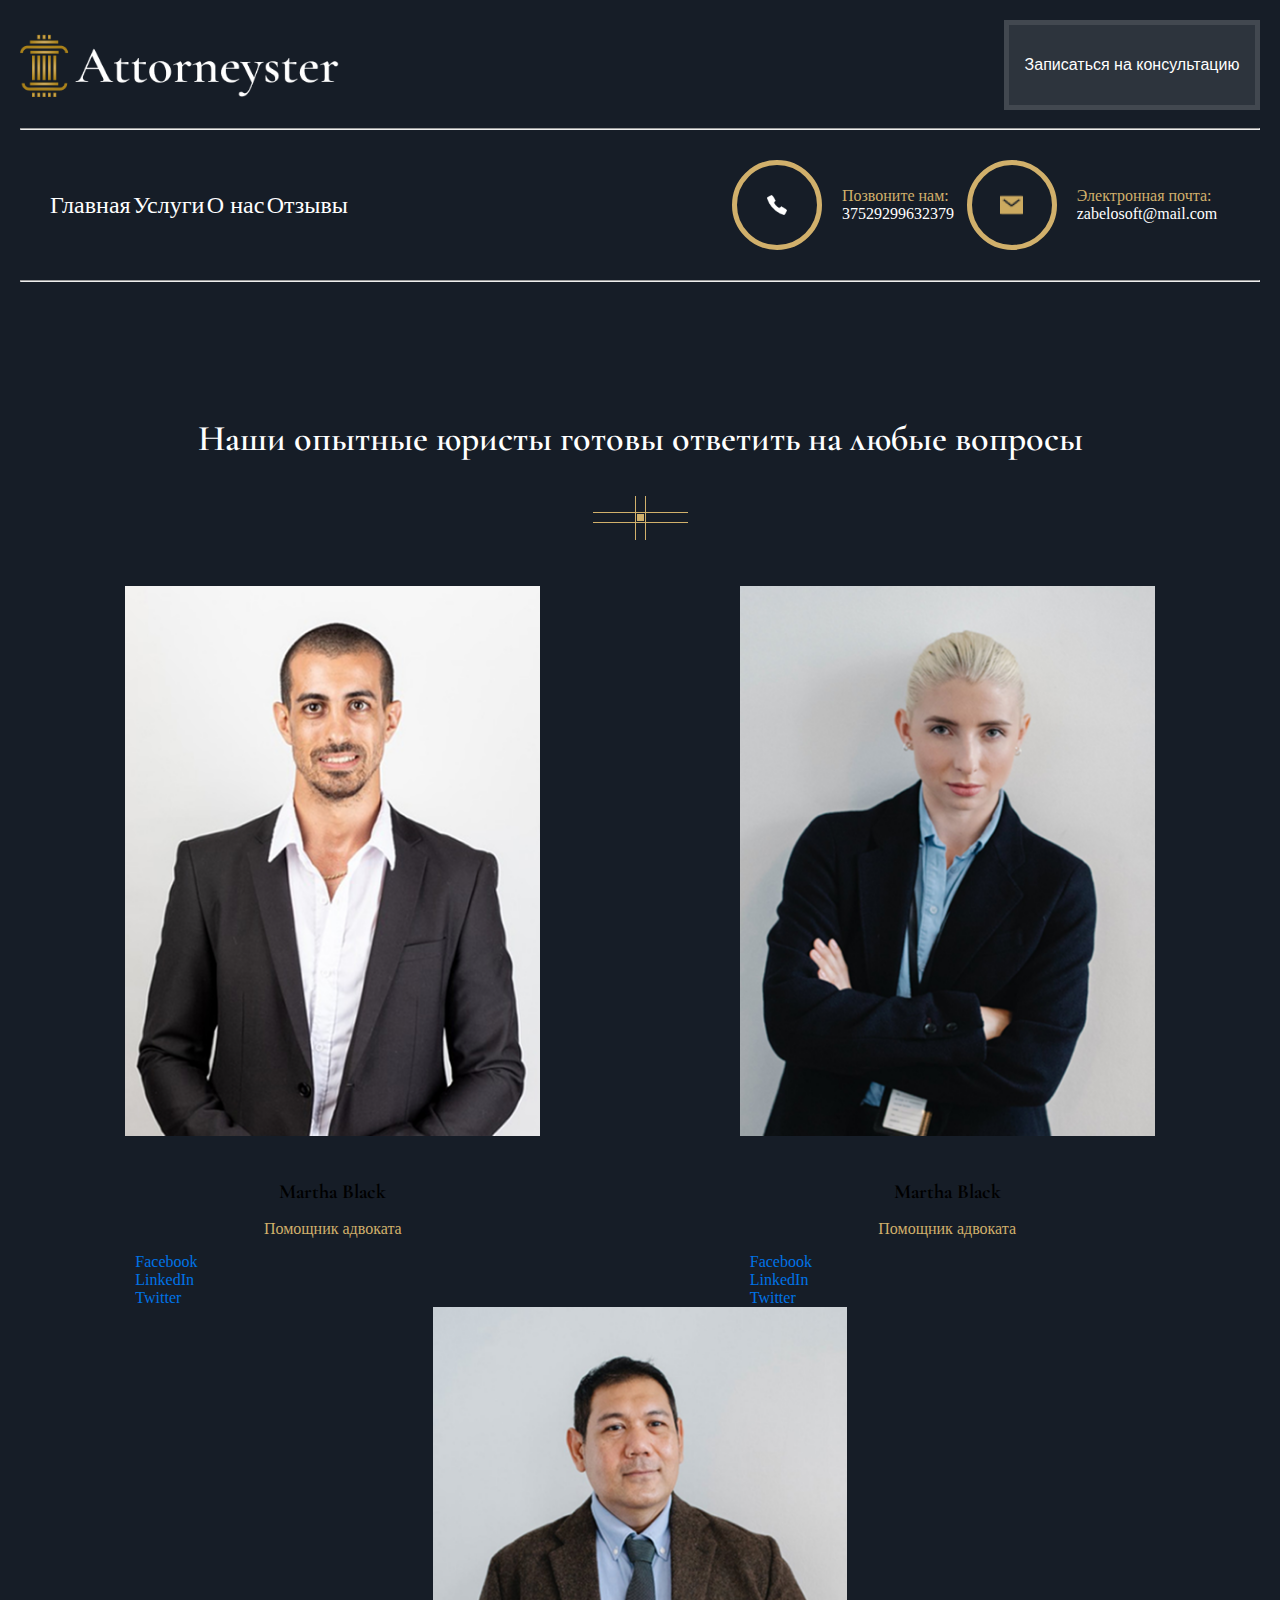
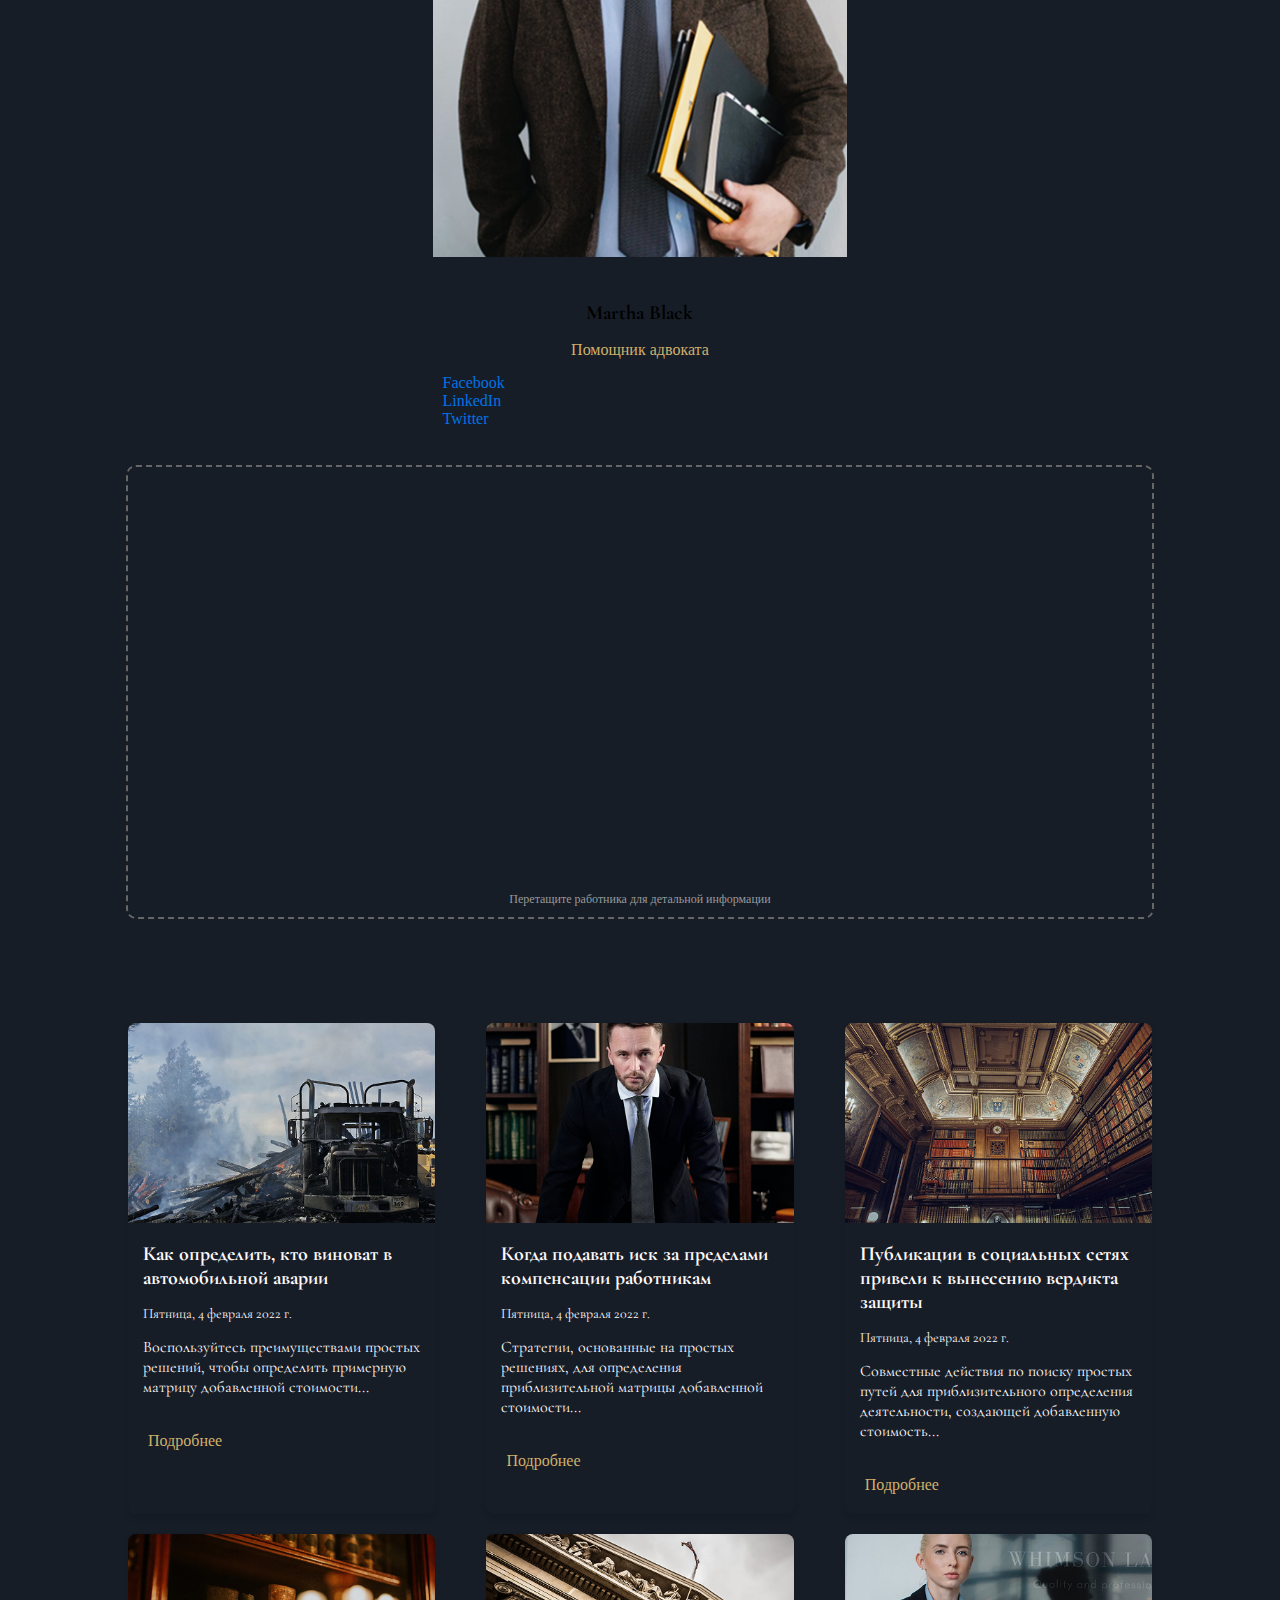
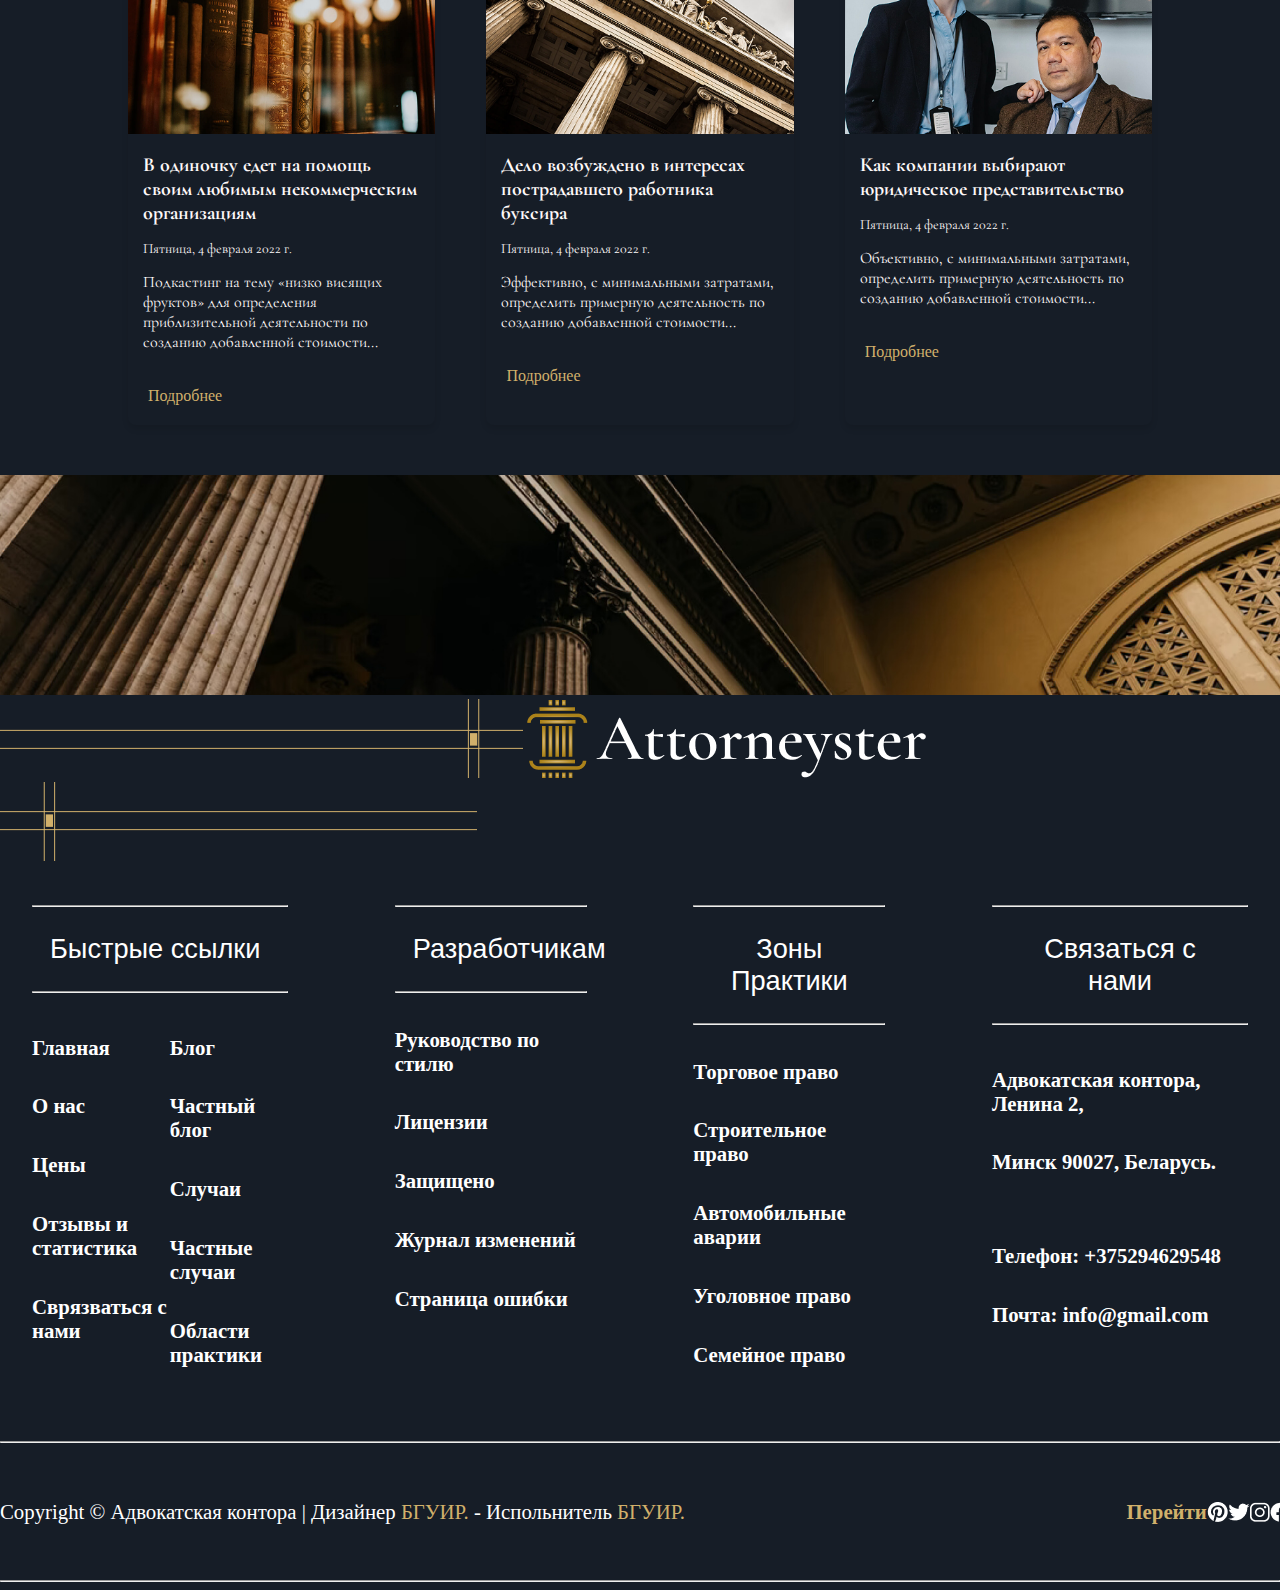
==== commit 137e53ab: "fix functionality" ====
--- a/five_page.html
+++ b/five_page.html
@@ -13,10 +13,12 @@
     <div class="content-display">
         <header>
             <div class="header-company">
-                <img class="img-logo" src="/assets/images/company_logo.png">
-                <button class="header-btn">
-                    Book A Consultation
-                </button>
+                <img class="img-logo" src="./assets/images/company_logo.png">
+                <a style="display: block;" href="/fourth_page.html">
+                    <button class="header-btn">
+                        Записаться на консультацию
+                    </button>
+                </a>
             </div>
             <hr>
             <nav class="nav-bar">
@@ -27,35 +29,35 @@
                 </div>
                 <ul class="nav-links" id="nav-links">
                     <div class="nav-bar-links">
-                        <li><a href="/index.html">Home</a></li>
-                        <li><a href="services">About Us</a></li>
-                        <li><a href="about">Pages</a></li>
-                        <li><a href="contact">Contact Us</a></li>
+                        <li><a href="/index.html">Главная</a></li>
+                        <li><a href="/second.html">Услуги</a></li>
+                        <li><a href="/five_page.html">О нас</a></li>
+                        <li><a href="/therd_page.html">Отзывы</a></li>
                     </div>
                     <div class="contacts">
                         <div class="contact">
                             <div class="icon">
-                                <img class="contact-icon" src="/assets/images/icons/call.png">
+                                <img class="contact-icon" src="./assets/images/icons/call.png">
                             </div>
                             <div class="contact-info">
                                 <div class="contact-title">
-                                    Call Us On:
+                                    Позвоните нам:
                                 </div>
                                 <div class="contact-data">
-                                    911-987654321
+                                    37529299632379
                                 </div>
                             </div>
                         </div>
                         <div class="contact">
                             <div class="icon">
-                                <img class="contact-icon" src="/assets/images/icons/mail.png">
+                                <img class="contact-icon" src="./assets/images/icons/mail.png">
                             </div>
                             <div class="contact-info">
                                 <div class="contact-title">
-                                    Email Us On:
+                                    Электронная почта:
                                 </div>
                                 <div class="contact-data">
-                                    yourmail@mail.com
+                                    zabelosoft@mail.com
                                 </div>
                             </div>
                         </div>
@@ -67,7 +69,7 @@
         <div class="drag_and_drop_zone">
             <section class="team-section">
                 <h2>
-                    Our Experienced Attorneys Are Ready<br> To Answer Any Questions
+                    Наши опытные юристы готовы ответить на любые вопросы
                     <p><img src="assets\images\IMAGE(7).png"></p>
                 </h2>
                 <div class="team">
@@ -110,10 +112,9 @@
                                 <a href="#">LinkedIn</a>
                                 <a href="#">Twitter</a>
                             </div>
-                            </div>
-                        </div>
-                    </div>
-                    <div class="draggable" draggable="true" id="item1">
+                        </div>
+                    </div>
+                    <div class="draggable" draggable="true" id="item2">
                         <div class="team-member">
                             <img src="assets\images\five_page\person_2.png" alt="Martha Black">
                             <div class="inf-member">
@@ -154,7 +155,7 @@
                             </div>
                         </div>
                     </div>
-                    <div class="draggable" draggable="true" id="item1">
+                    <div class="draggable" draggable="true" id="item3">
                         <div class="team-member">
                             <img src="assets\images\five_page\person_3.png" alt="Brian Gomez">
                             <div class="inf-member">
@@ -197,83 +198,83 @@
                     </div>
                 </div>
             </section>
-            <div class="dropzone"></div>
+        <div class="dropzone"></div>
         </div>
         <section class="articles-section">
             <div class="articles">
                 <div class="article-item">
                     <img src="assets\images\five_page\news_1.png" alt="Article 1">
-                    <h3>How to Tell Who is at Fault in a Car Accident</h3>
-                    <p class="date">Friday, February 4, 2022</p>
-                    <p>Capitalize on low-hanging fruit to identify a ballpark value added matrix...</p>
-                    <a href="#"><span class="yellow-text">View More</span></a>
+                    <h3>Как определить, кто виноват в автомобильной аварии</h3>
+                    <p class="date">Пятница, 4 февраля 2022 г.</p>
+                    <p>Воспользуйтесь преимуществами простых решений, чтобы определить примерную матрицу добавленной стоимости...</p>
+                    <a href="#"><span class="yellow-text">Подробнее</span></a>
                 </div>
                 <div class="article-item">
                     <img src="assets\images\five_page\news_2.png" alt="Article 2">
-                    <h3>When Sue Outside of Workers' Compensation</h3>
-                    <p class="date">Friday, February 4, 2022</p>
-                    <p>Strategies on low-hanging fruit to identify a ballpark value added matrix...</p>
-                    <a href="#"><span class="yellow-text">View More</span></a>
+                    <h3>Когда подавать иск за пределами компенсации работникам</h3>
+                    <p class="date">Пятница, 4 февраля 2022 г.</p>
+                    <p>Стратегии, основанные на простых решениях, для определения приблизительной матрицы добавленной стоимости...</p>
+                    <a href="#"><span class="yellow-text">Подробнее</span></a>
                 </div>
                 <div class="article-item">
                     <img src="assets\images\five_page\news_3.png" alt="Article 3">
-                    <h3>Social Media Postings Lead to Defense Verdict</h3>
-                    <p class="date">Friday, February 4, 2022</p>
-                    <p>Collaborative low-hanging fruit to identify a ballpark value added activity...</p>
-                    <a href="#"><span class="yellow-text">View More</span></a>
+                    <h3>Публикации в социальных сетях привели к вынесению вердикта защиты</h3>
+                    <p class="date">Пятница, 4 февраля 2022 г.</p>
+                    <p>Совместные действия по поиску простых путей для приблизительного определения деятельности, создающей добавленную стоимость...</p>
+                    <a href="#"><span class="yellow-text">Подробнее</span></a>
                 </div>
                 <div class="article-item">
                     <img src="assets\images\five_page\news_4.png" alt="Article 4">
-                    <h3>Riding solo to the rescue of her beloved nonprofits</h3>
-                    <p class="date">Friday, February 4, 2022</p>
-                    <p>Podcasting on low-hanging fruit to identify a ballpark value added activity...</p>
-                    <a href="#"><span class="yellow-text">View More</span></a>
+                    <h3>В одиночку едет на помощь своим любимым некоммерческим организациям</h3>
+                    <p class="date">Пятница, 4 февраля 2022 г.</p>
+                    <p>Подкастинг на тему «низко висящих фруктов» для определения приблизительной деятельности по созданию добавленной стоимости...</p>
+                    <a href="#"><span class="yellow-text">Подробнее</span></a>
                 </div>
                 <div class="article-item">
                     <img src="assets\images\five_page\news_5.png" alt="Article 5">
-                    <h3>Case Filed on Behalf of Injured Tugboat Worker</h3>
-                    <p class="date">Friday, February 4, 2022</p>
-                    <p>Efficiently on low-hanging fruit to identify a ballpark value added activity...</p>
-                    <a href="#"><span class="yellow-text">View More</span></a>
+                    <h3>Дело возбуждено в интересах пострадавшего работника буксира</h3>
+                    <p class="date">Пятница, 4 февраля 2022 г.</p>
+                    <p>Эффективно, с минимальными затратами, определить примерную деятельность по созданию добавленной стоимости...</p>
+                    <a href="#"><span class="yellow-text">Подробнее</span></a>
                 </div>
                 <div class="article-item">
                     <img src="assets\images\five_page\news_6.png" alt="Article 6">
-                    <h3>How Companies Choose Legal Representation</h3>
-                    <p class="date">Friday, February 4, 2022</p>
-                    <p>Objectively on low-hanging fruit to identify a ballpark value added activity...</p>
-                    <a href="#"><span class="yellow-text">View More</span></a>
+                    <h3>Как компании выбирают юридическое представительство</h3>
+                    <p class="date">Пятница, 4 февраля 2022 г.</p>
+                    <p>Объективно, с минимальными затратами, определить примерную деятельность по созданию добавленной стоимости...</p>
+                    <a href="#"><span class="yellow-text">Подробнее</span></a>
                 </div>
             </div>
         </section>
         <footer>
-            <img style="height: auto; width: 100vw;" src="/assets/images/foter_start_img.jpg" alt="">
+            <img style="height: auto; width: 100vw;" src="./assets/images/foter_start_img.jpg" alt="">
             <div class>
                 <div class="img-line">
-                    <img class="dilimiter-footer" src="/assets/images/icons/IMAGE(19).png" alt="">
-                    <img class="logo-name" src="/assets/images/icons/IMAGE(18).png" alt="">
-                    <img class="dilimiter-footer" src="/assets/images/icons/IMAGE(17).png" alt="">
+                    <img class="dilimiter-footer" src="./assets/images/icons/IMAGE(19).png" alt="">
+                    <img class="logo-name" src="./assets/images/icons/IMAGE(18).png" alt="">
+                    <img class="dilimiter-footer" src="./assets/images/icons/IMAGE(17).png" alt="">
                 </div>
                 <div class="footer-content">
                     <section class="links-area-25">
                         <hr>
                         <button class="dropbtn" onclick="toggleDropdown('dropdownContent1')">
-                            Quick Link
+                            Быстрые ссылки
                         </button>
                         <hr>
                         <div class="list-some-column" id="dropdownContent1">
                             <div>
-                                <h5>Home</h5>
-                                <h5>About Us</h5>
-                                <h5>Pricing</h5>
-                                <h5>Testimonial</h5>
-                                <h5>Contact Us</h5>
+                                <a style="display: block;" href="./index.html"><h5>Главная</h5></a>
+                                <a style="display: block;" href="./therd_page.html"><h5>О нас</h5></a>
+                                <a style="display: block;" href="./fourth_page.html"><h5>Цены</h5></a>
+                                <a style="display: block;" href="./therd_page.html"><h5>Отзывы и статистика</h5></a>
+                                <a style="display: block;" href="./fourth_page.html"><h5>Сврязваться с нами</h5></a>
                             </div>
                             <div>
-                                <h5>Blog</h5>
-                                <h5>Blog Single</h5>
-                                <h5>Cases</h5>
-                                <h5>Cases Single</h5>
-                                <h5>Practice Areas</h5>
+                                <a style="display: block;" href="https://x.com/"><h5>Блог</h5></a>
+                                <a style="display: block;" href="https://x.com/"><h5>Частный блог</h5></a>
+                                <a style="display: block;" href="https://x.com/"><h5>Случаи</h5></a>
+                                <a style="display: block;" href="https://x.com/"><h5>Частные случаи</h5></a>
+                                <a style="display: block;" href="./second.html"><h5>Области практики</h5></a>
                             </div>
                         </div>
                     </section>
@@ -281,45 +282,47 @@
                     <section class="links-area-15">
                         <hr>
                         <button class="dropbtn" onclick="toggleDropdown('dropdownContent2')">
-                            Utility Pages
+                            Разработчикам
                         </button>
                         <hr>
                         <div class="list-info" id="dropdownContent2">
-                            <h5>Style guide</h5>
-                            <h5>Licenses</h5>
-                            <h5>Protected</h5>
-                            <h5>Changelog</h5>
-                            <h5>Error Page</h5>
+                            <a style="display: block;" href="https://github.com/n-wuuuy/New_front"><h5>Руководство по стилю</h5></a>
+                            <a style="display: block;" href="https://github.com/n-wuuuy/New_front"><h5>Лицензии</h5></a>
+                            <a style="display: block;" href="https://github.com/n-wuuuy/New_front"><h5>Защищено</h5></a>
+                            <a style="display: block;" href="https://github.com/n-wuuuy/New_front"><h5>Журнал изменений</h5></a>
+                            <a style="display: block;" href="https://github.com/n-wuuuy/New_front"><h5>Страница ошибки</h5></a>
                         </div>
                     </section>
             
                     <section class="links-area-15">
                         <hr>
                         <button class="dropbtn" onclick="toggleDropdown('dropdownContent3')">
-                            Practice Area
+                            Зоны Практики
                         </button>
                         <hr>
                         <div class="list-info" id="dropdownContent3">
-                            <h5>Business Law</h5>
-                            <h5>Construction Law</h5>
-                            <h5>Car Accident</h5>
-                            <h5>Criminal Law</h5>
-                            <h5>Family Law</h5>
+                            <h5>Торговое право</h5>
+                            <h5>Строительное право</h5>
+                            <h5>Автомобильные аварии</h5>
+                            <h5>Уголовное право</h5>
+                            <h5>Семейное право</h5>
                         </div>
                     </section>
             
                     <section class="links-area-25">
                         <hr>
-                        <h4 style="color: #FFF;">Contact Us</h4>
+                        <button class="dropbtn" onclick="toggleDropdown('dropdownContent3')">
+                            Связаться с нами
+                        </button>
                         <hr>
                         <div class="list-info-contact">
                             <div>
-                                <h5>Attorney Law Office, 121 King Street,</h5>
-                                <h5>Las Vegas 90027, USA.</h5>
+                                <h5>Адвокатская контора, Ленина 2,</h5>
+                                <h5>Минск 90027, Беларусь.</h5>
                             </div>
                             <div>
-                                <h5>Phone: (011) 9876 54321</h5>
-                                <h5>Email: info@example.com</h5>
+                                <h5>Телефон: +375294629548</h5>
+                                <h5>Почта: info@gmail.com</h5>
                             </div>
                         </div>
                     </section>
@@ -327,14 +330,14 @@
                 <hr>
                 <div class="links">
                     <div class="copyright">
-                        Copyright © Attorney Law | Designed by <span class="highlight">Webflow.</span> - Powered by <span class="highlight">Webflow.</span>
+                        Copyright © Адвокатская контора | Дизайнер <span class="highlight">БГУИР.</span> - Испольнитель <span class="highlight">БГУИР.</span>
                     </div>
                     <div class="social-networks">
-                        <h6>Follow</h6>
-                        <a href="/"><img src="/assets/images/icons/IMAGE(20).png" alt=""></a>
-                        <a href=""><img src="/assets/images/icons/IMAGE(21).png" alt=""></a>
-                        <a href=""><img src="/assets/images/icons/IMAGE(22).png" alt=""></a>
-                        <a href=""><img src="/assets/images/icons/IMAGE(23).png" alt=""></a>
+                        <h6>Перейти</h6>
+                        <a href="https://ru.pinterest.com/"><img src="./assets/images/icons/IMAGE(20).png" alt=""></a>
+                        <a href="https://x.com/"><img src="./assets/images/icons/IMAGE(21).png" alt=""></a>
+                        <a href="https://www.instagram.com/"><img src="./assets/images/icons/IMAGE(22).png" alt=""></a>
+                        <a href="https://www.facebook.com"><img src="./assets/images/icons/IMAGE(23).png" alt=""></a>
                     </div>
                 </div>
                 <hr>
@@ -343,7 +346,7 @@
     </div>
     <script src="./scripts/drag_and_drop.js"></script>
     <script src="./scripts/burger_menu.js"></script>
-    <script>
+    <!-- <script>
         function toggleDropdown(id) {
             const dropdown = document.getElementById(id);
             dropdown.style.display = dropdown.style.display === "block" ? "none" : "block";
@@ -358,6 +361,6 @@
                 });
             }
         };
-    </script>
+    </script> -->
 </body>
 </html>
--- a/styles/five_page.css
+++ b/styles/five_page.css
@@ -19,6 +19,7 @@
     align-items: center;
     border: 2px dashed #666;
     height: 50vh;
+    width: 80vw;
     background: #161D27;
     border-radius: 10px;
     position: relative;
@@ -195,6 +196,12 @@
     font-size: 16px;
 }
 
+.social-networks{
+    width: 12vw;
+    display: flex;
+    justify-content: space-between;
+}
+
 /* Адаптивность для мобильных устройств */
 @media (max-width: 768px) {
     .team {
@@ -358,11 +365,6 @@
         flex-direction: row;
         justify-content: space-between;
         align-items: center;
-    }
-
-    img{
-        height: 60%;
-        width: auto;
     }
 
     header {
